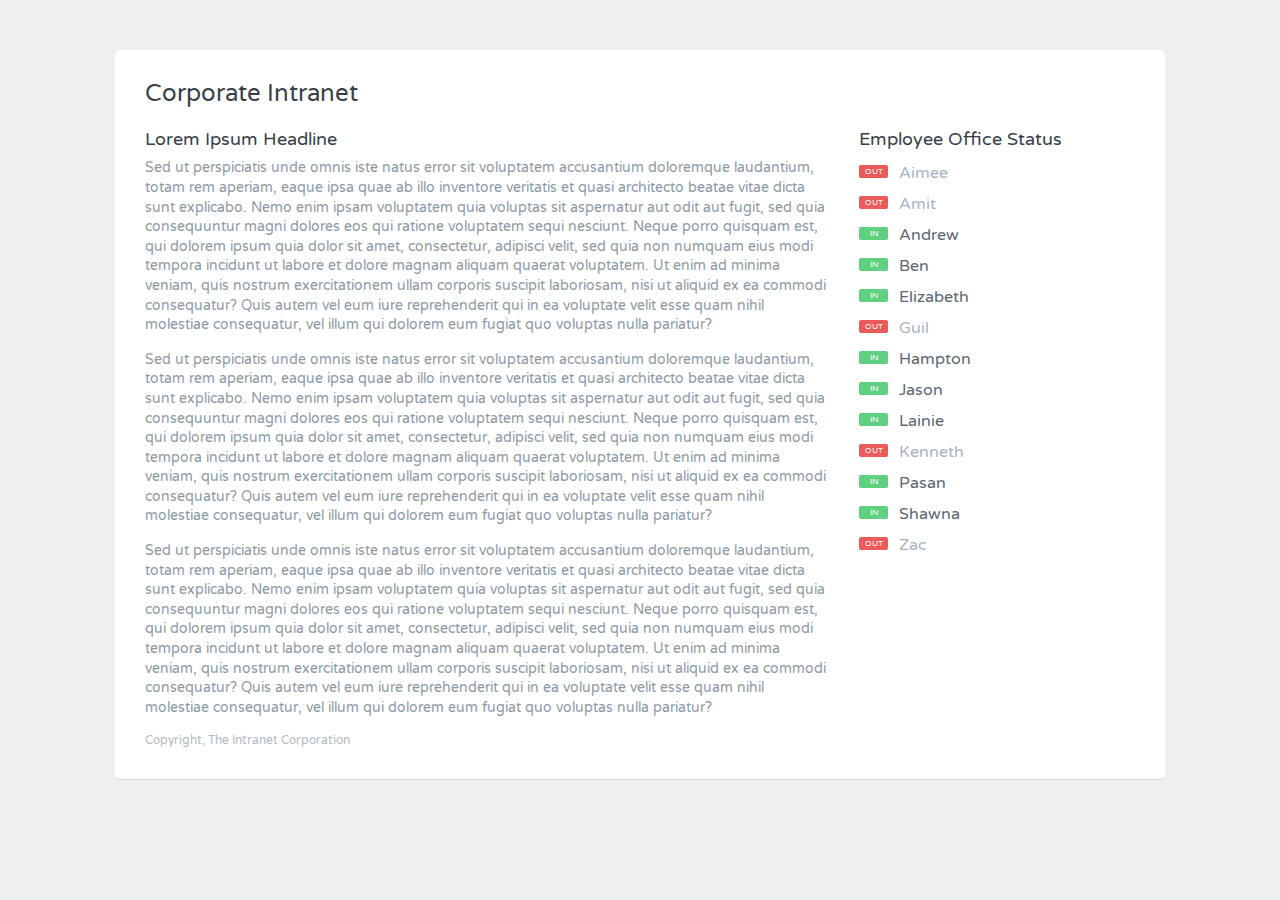
==== ajax2/index.html @ 109810d9 "add another example in subdirectory /ajax2" ====
<!DOCTYPE html>
<html>
<head>
  <meta charset="utf-8">
  <title>AJAX Office Status Widget</title>
  <link href='http://fonts.googleapis.com/css?family=Varela+Round' rel='stylesheet' type='text/css'>
  <link rel="stylesheet" href="css/main.css">
  <script src="js/widget.js" charset="utf-8"></script>
</head>
<body>
  <div class="grid-container centered">
    <div class="grid-100">
      <div class="contained">
        <div class="grid-100">
          <div class="heading">
            <h1>Corporate Intranet</h1>
          </div>
        </div>
        <section class="grid-70 main">
          <h2>Lorem Ipsum Headline</h2>
          <p>Sed ut perspiciatis unde omnis iste natus error sit voluptatem accusantium doloremque laudantium, totam rem aperiam, eaque ipsa quae ab illo inventore veritatis et quasi architecto beatae vitae dicta sunt explicabo. Nemo enim ipsam voluptatem quia voluptas sit aspernatur aut odit aut fugit, sed quia consequuntur magni dolores eos qui ratione voluptatem sequi nesciunt. Neque porro quisquam est, qui dolorem ipsum quia dolor sit amet, consectetur, adipisci velit, sed quia non numquam eius modi tempora incidunt ut labore et dolore magnam aliquam quaerat voluptatem. Ut enim ad minima veniam, quis nostrum exercitationem ullam corporis suscipit laboriosam, nisi ut aliquid ex ea commodi consequatur? Quis autem vel eum iure reprehenderit qui in ea voluptate velit esse quam nihil molestiae consequatur, vel illum qui dolorem eum fugiat quo voluptas nulla pariatur?</p>
          <p>Sed ut perspiciatis unde omnis iste natus error sit voluptatem accusantium doloremque laudantium, totam rem aperiam, eaque ipsa quae ab illo inventore veritatis et quasi architecto beatae vitae dicta sunt explicabo. Nemo enim ipsam voluptatem quia voluptas sit aspernatur aut odit aut fugit, sed quia consequuntur magni dolores eos qui ratione voluptatem sequi nesciunt. Neque porro quisquam est, qui dolorem ipsum quia dolor sit amet, consectetur, adipisci velit, sed quia non numquam eius modi tempora incidunt ut labore et dolore magnam aliquam quaerat voluptatem. Ut enim ad minima veniam, quis nostrum exercitationem ullam corporis suscipit laboriosam, nisi ut aliquid ex ea commodi consequatur? Quis autem vel eum iure reprehenderit qui in ea voluptate velit esse quam nihil molestiae consequatur, vel illum qui dolorem eum fugiat quo voluptas nulla pariatur?</p>
          <p>Sed ut perspiciatis unde omnis iste natus error sit voluptatem accusantium doloremque laudantium, totam rem aperiam, eaque ipsa quae ab illo inventore veritatis et quasi architecto beatae vitae dicta sunt explicabo. Nemo enim ipsam voluptatem quia voluptas sit aspernatur aut odit aut fugit, sed quia consequuntur magni dolores eos qui ratione voluptatem sequi nesciunt. Neque porro quisquam est, qui dolorem ipsum quia dolor sit amet, consectetur, adipisci velit, sed quia non numquam eius modi tempora incidunt ut labore et dolore magnam aliquam quaerat voluptatem. Ut enim ad minima veniam, quis nostrum exercitationem ullam corporis suscipit laboriosam, nisi ut aliquid ex ea commodi consequatur? Quis autem vel eum iure reprehenderit qui in ea voluptate velit esse quam nihil molestiae consequatur, vel illum qui dolorem eum fugiat quo voluptas nulla pariatur?</p>
        </section>
        <aside class="grid-30 list">
          <h2>Employee Office Status</h2>
          <div id="employeeList">

          </div>
        </aside>
        <footer class="grid-100">
          <p>Copyright, The Intranet Corporation</p>
        </footer>
      </div>
    </div>
  </div>
</body>
</html>
---- ajax2/css/main.css ----
@charset "UTF-8";

.grid-container:before,
.grid-container:after {
  content: ".";
  display: block;
  overflow: hidden;
  visibility: hidden;
  font-size: 0;
  line-height: 0;
  width: 0;
  height: 0;
}

.grid-container:after {
  clear: both;
}

.grid-container {
  max-width: 1080px;
  position: relative;
}

.grid-30,
.grid-70,
.grid-100 {
  -webkit-box-sizing: border-box;
  -moz-box-sizing: border-box;
  box-sizing: border-box;
  padding-left: 15px;
  padding-right: 15px;
}

body {
  min-width: 320px;
}

@media screen {
  .grid-container:before,
  .grid-container:after {
    content: ".";
    display: block;
    overflow: hidden;
    visibility: hidden;
    font-size: 0;
    line-height: 0;
    width: 0;
    height: 0;
  }

  .grid-container:after {
    clear: both;
  }

  .grid-container {
    max-width: 1080px;
    position: relative;
  }

  .grid-30,
  .grid-70,
  .grid-100 {
    -webkit-box-sizing: border-box;
    -moz-box-sizing: border-box;
    box-sizing: border-box;
    padding-left: 15px;
    padding-right: 15px;
  }

  body {
    min-width: 320px;
  }
}

@media screen and (min-width: 1080px) {
  .grid-container:before,
  .grid-100:before,
  .grid-container:after,
  .grid-100:after {
    content: ".";
    display: block;
    overflow: hidden;
    visibility: hidden;
    font-size: 0;
    line-height: 0;
    width: 0;
    height: 0;
  }

  .grid-container:after,
  .grid-100:after {
    clear: both;
  }

  .grid-container {
    max-width: 1080px;
    position: relative;
  }

  .grid-30,
  .grid-70,
  .grid-100 {
    -webkit-box-sizing: border-box;
    -moz-box-sizing: border-box;
    box-sizing: border-box;
    padding-left: 15px;
    padding-right: 15px;
  }

  .grid-30 {
    float: left;
    width: 30%;
  }

  .grid-70 {
    float: left;
    width: 70%;
  }

  .grid-100 {
    clear: both;
    width: 100%;
  }
}

@media screen and (max-width: 400px) {
  @-ms-viewport {
    width: 320px;
  }
}

@media screen and (max-width: 680px) {
  .grid-container:before,
  .grid-container:after {
    content: ".";
    display: block;
    overflow: hidden;
    visibility: hidden;
    font-size: 0;
    line-height: 0;
    width: 0;
    height: 0;
  }

  .grid-container:after {
    clear: both;
  }

  .grid-container {
    max-width: 1080px;
    position: relative;
  }

  .grid-30,
  .grid-70,
  .grid-100 {
    -webkit-box-sizing: border-box;
    -moz-box-sizing: border-box;
    box-sizing: border-box;
    padding-left: 15px;
    padding-right: 15px;
  }
}

@media screen and (min-width: 680px) and (max-width: 1080px) {
  .grid-container:before,
  .grid-container:after {
    content: ".";
    display: block;
    overflow: hidden;
    visibility: hidden;
    font-size: 0;
    line-height: 0;
    width: 0;
    height: 0;
  }

  .grid-container:after {
    clear: both;
  }

  .grid-container {
    max-width: 1080px;
    position: relative;
  }

  .grid-30,
  .grid-70,
  .grid-100 {
    -webkit-box-sizing: border-box;
    -moz-box-sizing: border-box;
    box-sizing: border-box;
    padding-left: 15px;
    padding-right: 15px;
  }
}

.grid-container:before,
.grid-container:after {
  content: ".";
  display: block;
  overflow: hidden;
  visibility: hidden;
  font-size: 0;
  line-height: 0;
  width: 0;
  height: 0;
}

.grid-container:after {
  clear: both;
}

.grid-container {
  max-width: 1080px;
  position: relative;
}

.grid-30,
.grid-70,
.grid-100 {
  -webkit-box-sizing: border-box;
  -moz-box-sizing: border-box;
  box-sizing: border-box;
  padding-left: 15px;
  padding-right: 15px;
}

html,
body,
div,
h1,
h2,
p,
ul,
li,
aside,
footer,
section {
  margin: 0;
  padding: 0;
  border: 0;
  font: inherit;
  font-size: 100%;
  vertical-align: baseline;
}

html {
  line-height: 1;
}

ul {
  list-style: none;
}

aside,
footer,
section {
  display: block;
}

body {
  background: #edeff0;
  padding: 50px 0 0;
  font-family: "Varela Round", "Helvetica Neue", Helvetica, Arial, sans-serif;
  font-size: 62.5%;
}

.centered {
  margin: 0 auto;
}

.contained {
  background: white;
  padding: 30px 15px;
  margin-bottom: 30px;
  position: relative;
  overflow: hidden;
  -webkit-border-radius: 5px;
  -moz-border-radius: 5px;
  -ms-border-radius: 5px;
  -o-border-radius: 5px;
  border-radius: 5px;
  -webkit-box-shadow: 0 1px 0 0 rgba(0, 0, 0, 0.1);
  -moz-box-shadow: 0 1px 0 0 rgba(0, 0, 0, 0.1);
  box-shadow: 0 1px 0 0 rgba(0, 0, 0, 0.1);
}

.heading {
  margin-bottom: 20px;
}

h1,
h2 {
  font-size: 2.4em;
  font-weight: 500;
  margin-bottom: 8px;
  color: #384047;
  line-height: 1.2;
}

h2 {
  font-size: 1.8em;
}

aside h2 {
  margin-bottom: 15px;
}

p {
  color: #8d9aa5;
  font-size: 1.4em;
  margin-bottom: 15px;
  line-height: 1.4;
}

ul li {
  margin: 15px 0 0;
  font-size: 1.6em;
  color: #8d9aa5;
  position: relative;
}

ul.bulleted li {
  padding-left: 40px;
}

ul.bulleted li:before {
  position: absolute;
  top: 0;
  left: 0;
  color: white;
  font-size: .5em;
  padding: 3px 2px 2px;
  border-radius: 2px;
  text-align: center;
  width: 25px;
}

ul.bulleted .in {
  color: #5A6772;
}

ul.bulleted .in:before {
  content: "IN";
  background-color: #5fcf80;
}

ul.bulleted .out {
  color: #A7B4BF;
}

ul.bulleted .out:before {
  content: "OUT";
  background-color: #ed5a5a;
}

footer p {
  color: #b2bac2;
  font-size: 1.15em;
  margin: 0;
}
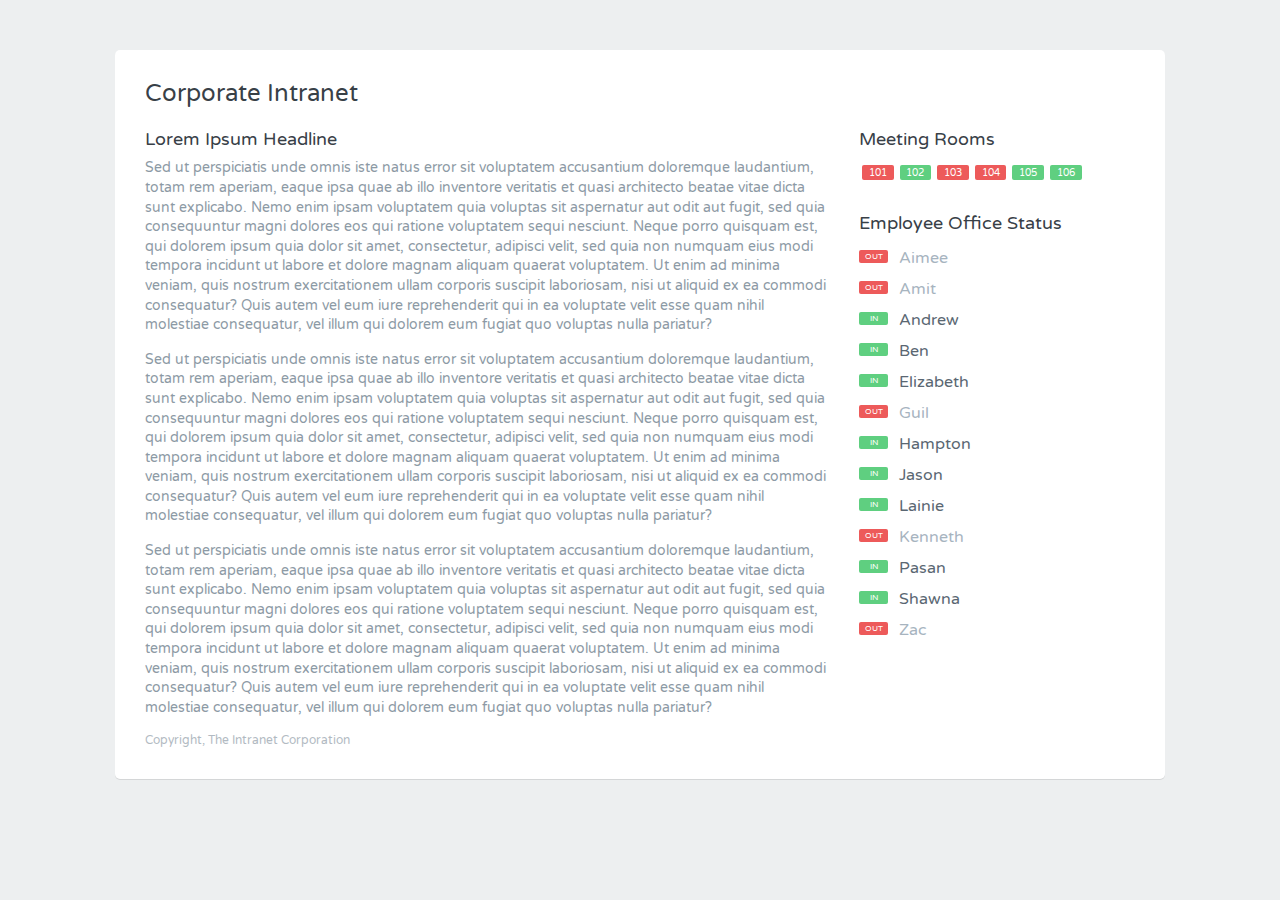
==== commit 979da4ef: "finish creating AJAX request for meeting room status" ====
--- a/ajax2/index.html
+++ b/ajax2/index.html
@@ -22,7 +22,13 @@
           <p>Sed ut perspiciatis unde omnis iste natus error sit voluptatem accusantium doloremque laudantium, totam rem aperiam, eaque ipsa quae ab illo inventore veritatis et quasi architecto beatae vitae dicta sunt explicabo. Nemo enim ipsam voluptatem quia voluptas sit aspernatur aut odit aut fugit, sed quia consequuntur magni dolores eos qui ratione voluptatem sequi nesciunt. Neque porro quisquam est, qui dolorem ipsum quia dolor sit amet, consectetur, adipisci velit, sed quia non numquam eius modi tempora incidunt ut labore et dolore magnam aliquam quaerat voluptatem. Ut enim ad minima veniam, quis nostrum exercitationem ullam corporis suscipit laboriosam, nisi ut aliquid ex ea commodi consequatur? Quis autem vel eum iure reprehenderit qui in ea voluptate velit esse quam nihil molestiae consequatur, vel illum qui dolorem eum fugiat quo voluptas nulla pariatur?</p>
           <p>Sed ut perspiciatis unde omnis iste natus error sit voluptatem accusantium doloremque laudantium, totam rem aperiam, eaque ipsa quae ab illo inventore veritatis et quasi architecto beatae vitae dicta sunt explicabo. Nemo enim ipsam voluptatem quia voluptas sit aspernatur aut odit aut fugit, sed quia consequuntur magni dolores eos qui ratione voluptatem sequi nesciunt. Neque porro quisquam est, qui dolorem ipsum quia dolor sit amet, consectetur, adipisci velit, sed quia non numquam eius modi tempora incidunt ut labore et dolore magnam aliquam quaerat voluptatem. Ut enim ad minima veniam, quis nostrum exercitationem ullam corporis suscipit laboriosam, nisi ut aliquid ex ea commodi consequatur? Quis autem vel eum iure reprehenderit qui in ea voluptate velit esse quam nihil molestiae consequatur, vel illum qui dolorem eum fugiat quo voluptas nulla pariatur?</p>
         </section>
-        <aside class="grid-30 list">
+         <aside class="grid-30 list">
+        <h2>Meeting Rooms</h2>
+          <div id="roomList">
+
+
+          </div>
+
           <h2>Employee Office Status</h2>
           <div id="employeeList">
 
--- a/ajax2/css/main.css
+++ b/ajax2/css/main.css
@@ -321,10 +321,35 @@
   position: relative;
 }
 
+ul.rooms {
+  margin-bottom: 30px;
+}
+
+ul.rooms li {
+  font-size: 1em;
+  display: inline-block;
+  width: 10%;
+  padding: 3px 2px 2px;
+  border-radius: 2px;
+  margin: 0 3px 3px 3px;
+  color: white;
+    text-align: center;
+}
+
+ul.rooms li.empty {
+  background-color: #5fcf80;
+}
+ul.rooms li.full {
+  background-color: #ed5a5a;
+}
+
+ul.bulleted {
+  margin-bottom: 20px;
+}
+
 ul.bulleted li {
   padding-left: 40px;
 }
-
 ul.bulleted li:before {
   position: absolute;
   top: 0;
@@ -333,23 +358,20 @@
   font-size: .5em;
   padding: 3px 2px 2px;
   border-radius: 2px;
-  text-align: center;
+  text-align:center;
   width: 25px;
 }
 
 ul.bulleted .in {
   color: #5A6772;
 }
-
 ul.bulleted .in:before {
   content: "IN";
   background-color: #5fcf80;
 }
-
 ul.bulleted .out {
   color: #A7B4BF;
 }
-
 ul.bulleted .out:before {
   content: "OUT";
   background-color: #ed5a5a;
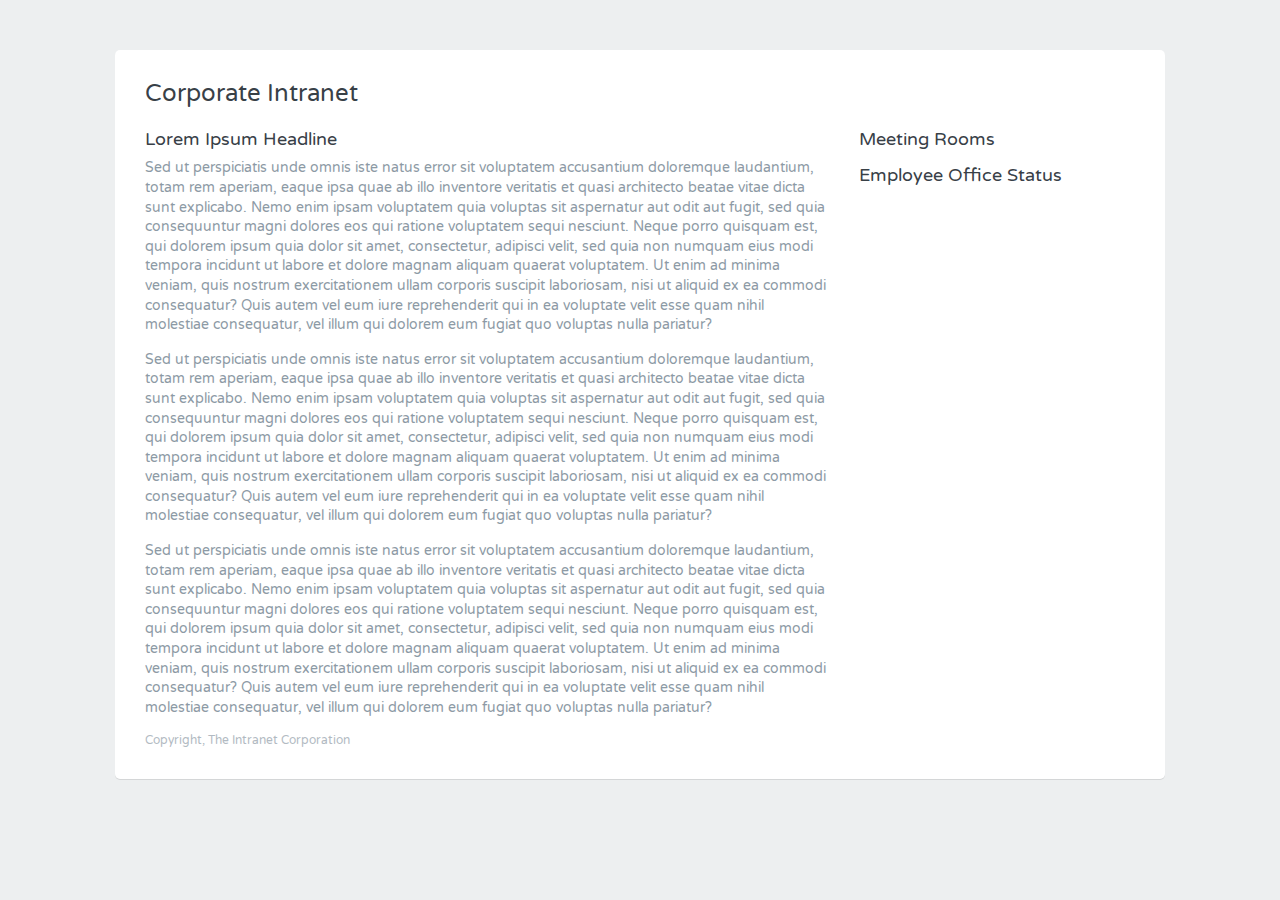
==== commit 4d90a00f: "convert js to jquery" ====
--- a/ajax2/index.html
+++ b/ajax2/index.html
@@ -5,7 +5,6 @@
   <title>AJAX Office Status Widget</title>
   <link href='http://fonts.googleapis.com/css?family=Varela+Round' rel='stylesheet' type='text/css'>
   <link rel="stylesheet" href="css/main.css">
-  <script src="js/widget.js" charset="utf-8"></script>
 </head>
 <body>
   <div class="grid-container centered">
@@ -40,5 +39,11 @@
       </div>
     </div>
   </div>
+  <script
+  src="https://code.jquery.com/jquery-3.1.1.min.js"
+  integrity="sha256-hVVnYaiADRTO2PzUGmuLJr8BLUSjGIZsDYGmIJLv2b8="
+  crossorigin="anonymous"></script>
+  <!-- <script src="js/widget.js" charset="utf-8"></script> -->
+  <script src="js/jquery-widget.js" charset="utf-8"></script>
 </body>
 </html>
